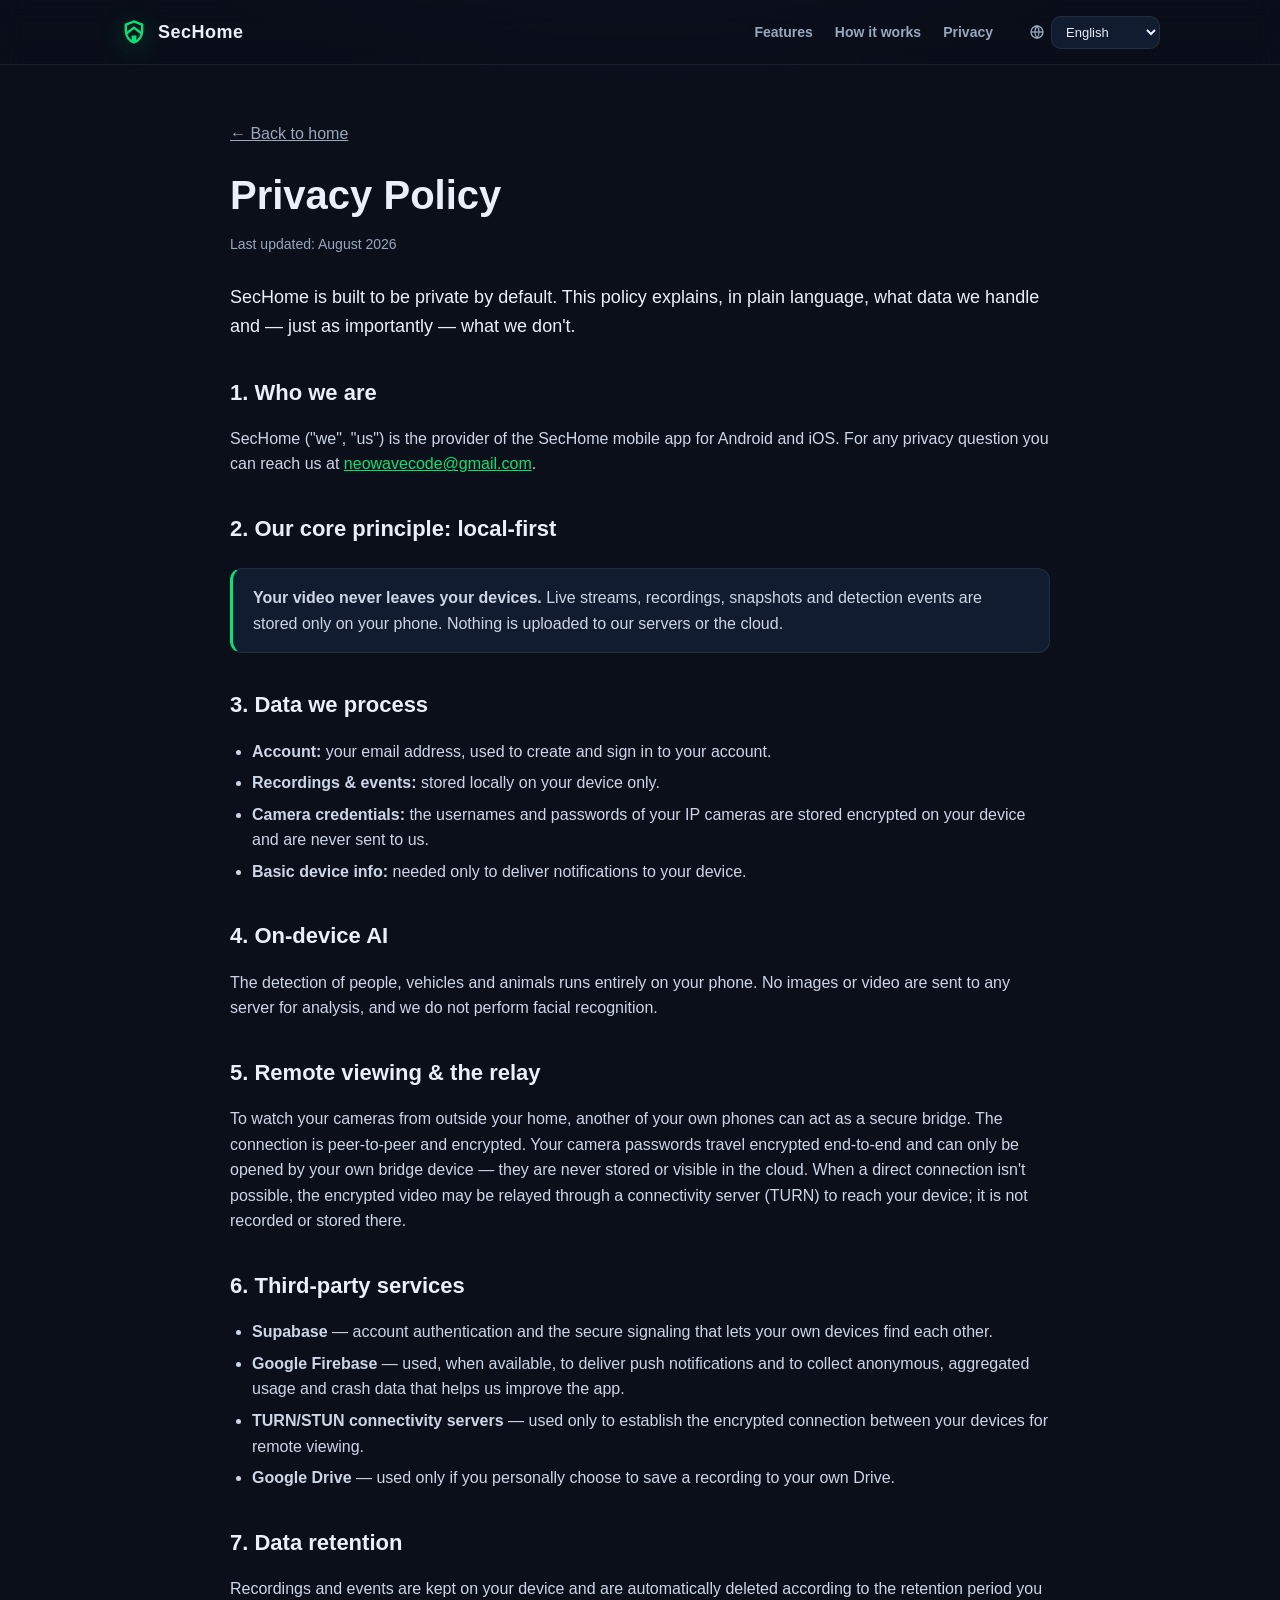
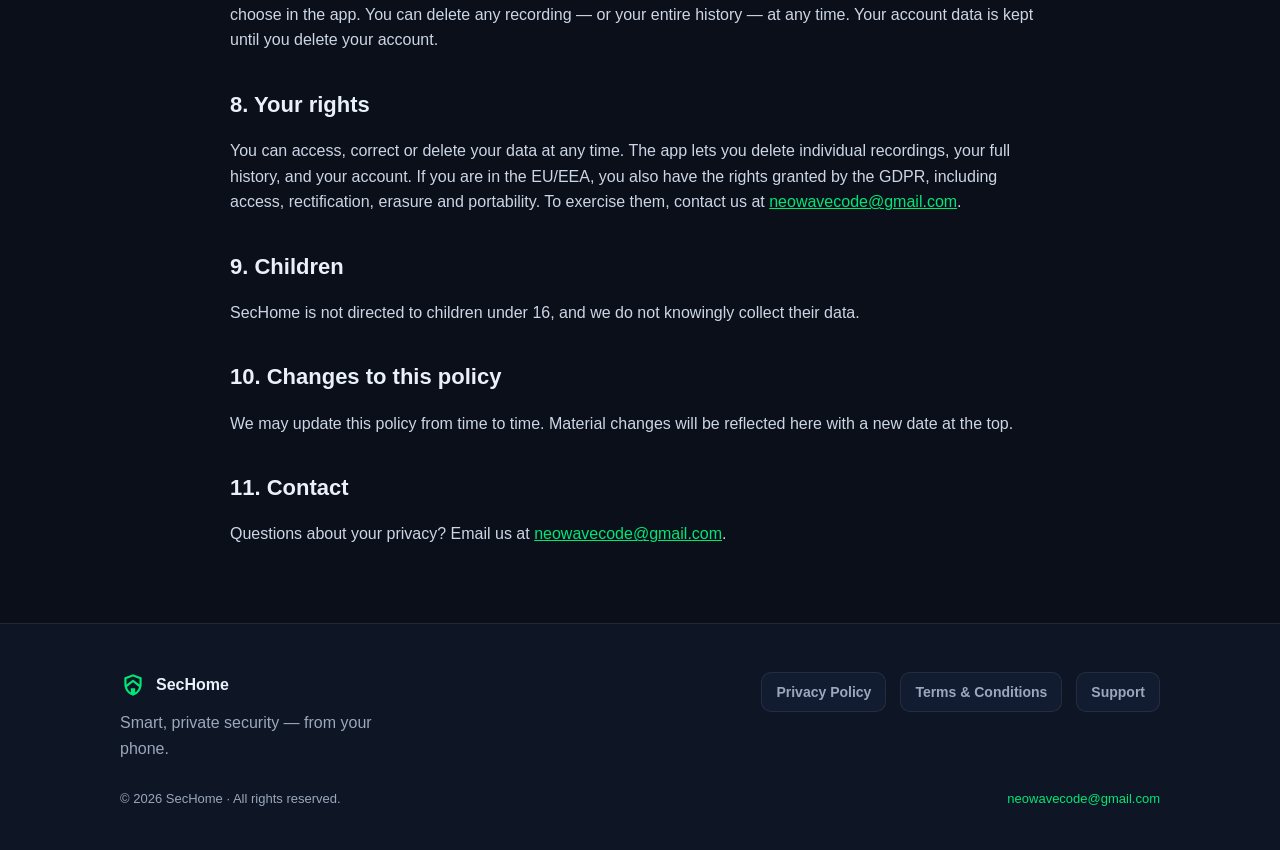
==== privacy.html @ 742cf5ec "Sitio web SecHome (landing + politicas legales, 10 idiomas) Web estatica multiidioma para GitHub Pag" ====
<!doctype html>
<html lang="en">
<head>
<meta charset="utf-8">
<meta name="viewport" content="width=device-width, initial-scale=1">
<title>Privacy Policy — SecHome</title>
<meta name="description" content="How SecHome protects your privacy.">
<link rel="icon" href="data:image/svg+xml,%3Csvg xmlns='http://www.w3.org/2000/svg' viewBox='0 -960 960 960'%3E%3Cpath fill='%2300E676' d='M480-80q-139-35-229.5-159.5T160-516v-244l320-120 320 120v244q0 152-90.5 276.5T480-80Z'/%3E%3C/svg%3E">
<link rel="stylesheet" href="assets/styles.css">
</head>
<body>

<header class="site"><div class="wrap nav">
  <a class="logo" href="index.html">
    <svg viewBox="0 -960 960 960" fill="#00E676" aria-hidden="true"><path d="M480-80q-139-35-229.5-159.5T160-516v-244l320-120 320 120v244q0 152-90.5 276.5T480-80Zm0-499L256-405q19 63 56 114.5t88 86.5v-156h160v156q51-35 88-86.5T704-405L480-579Zm0-216-240 90v189q0 5 .5 11t.5 11l239-186 239 186q0-5 .5-11t.5-11v-189l-240-90Z"/></svg>
    <b>SecHome</b>
  </a>
  <nav class="links">
    <a href="index.html#features" data-i18n="nav_features">Features</a>
    <a href="index.html#how" data-i18n="nav_how">How it works</a>
    <a href="privacy.html" data-i18n="nav_privacy">Privacy</a>
  </nav>
  <div class="langbox">
    <svg viewBox="0 0 24 24" fill="none" stroke="currentColor" stroke-width="2"><circle cx="12" cy="12" r="9"/><path d="M3 12h18"/><path d="M12 3a15 15 0 0 1 0 18 15 15 0 0 1 0-18Z"/></svg>
    <select id="langSel" aria-label="Language"></select>
  </div>
</div></header>

<main><div class="wrap"><article class="doc">
  <p><a href="index.html" style="color:var(--muted)" data-i18n="back_home">← Back to home</a></p>
  <h1 data-i18n="pp_title">Privacy Policy</h1>
  <div class="updated" data-i18n="pp_updated">Last updated: August 2026</div>
  <div data-i18n-html="pp_lead"></div>
  <h2 data-i18n="pp_s1_h"></h2><div data-i18n-html="pp_s1_b"></div>
  <h2 data-i18n="pp_s2_h"></h2><div data-i18n-html="pp_s2_b"></div>
  <h2 data-i18n="pp_s3_h"></h2><div data-i18n-html="pp_s3_b"></div>
  <h2 data-i18n="pp_s4_h"></h2><div data-i18n-html="pp_s4_b"></div>
  <h2 data-i18n="pp_s5_h"></h2><div data-i18n-html="pp_s5_b"></div>
  <h2 data-i18n="pp_s6_h"></h2><div data-i18n-html="pp_s6_b"></div>
  <h2 data-i18n="pp_s7_h"></h2><div data-i18n-html="pp_s7_b"></div>
  <h2 data-i18n="pp_s8_h"></h2><div data-i18n-html="pp_s8_b"></div>
  <h2 data-i18n="pp_s9_h"></h2><div data-i18n-html="pp_s9_b"></div>
  <h2 data-i18n="pp_s10_h"></h2><div data-i18n-html="pp_s10_b"></div>
  <h2 data-i18n="pp_s11_h"></h2><div data-i18n-html="pp_s11_b"></div>
</article></div></main>

<footer class="site"><div class="wrap">
  <div class="foot">
    <div>
      <div class="brand"><svg viewBox="0 -960 960 960" fill="#00E676" aria-hidden="true"><path d="M480-80q-139-35-229.5-159.5T160-516v-244l320-120 320 120v244q0 152-90.5 276.5T480-80Zm0-499L256-405q19 63 56 114.5t88 86.5v-156h160v156q51-35 88-86.5T704-405L480-579Zm0-216-240 90v189q0 5 .5 11t.5 11l239-186 239 186q0-5 .5-11t.5-11v-189l-240-90Z"/></svg><span>SecHome</span></div>
      <p style="color:var(--muted);max-width:34ch;margin:12px 0 0" data-i18n="footer_tagline">Smart, private security — from your phone.</p>
    </div>
    <div class="links">
      <a href="privacy.html" data-i18n="footer_privacy">Privacy Policy</a>
      <a href="terms.html" data-i18n="footer_terms">Terms & Conditions</a>
      <a href="support.html" data-i18n="footer_support">Support</a>
    </div>
  </div>
  <div class="foot-bottom">
    <span>© <span data-year>2026</span> SecHome · <span data-i18n="footer_rights">All rights reserved.</span></span>
    <a href="mailto:neowavecode@gmail.com">neowavecode@gmail.com</a>
  </div>
</div></footer>

<script src="assets/i18n.js"></script>
<script src="assets/app.js"></script>
</body>
</html>
---- assets/styles.css ----
/* SecHome — sitio web (GitHub Pages). Tema oscuro premium, verde de marca. */
:root{
  --bg:#0A0F1A;
  --bg-2:#0E1524;
  --panel:#121C30;
  --panel-2:#0F1830;
  --line:rgba(255,255,255,.08);
  --text:#EAF0FA;
  --muted:#9AA7BD;
  --brand:#00E676;
  --brand-2:#00B24A;
  --brand-ink:#04361f;
  --radius:18px;
  --maxw:1080px;
  --shadow:0 20px 60px rgba(0,0,0,.45);
  --font:-apple-system,BlinkMacSystemFont,"Segoe UI",Roboto,Helvetica,Arial,"Noto Sans",sans-serif;
}
*{box-sizing:border-box}
html{scroll-behavior:smooth}
body{
  margin:0;background:radial-gradient(1200px 600px at 50% -10%,#12203a 0%,var(--bg) 55%);
  color:var(--text);font-family:var(--font);line-height:1.6;-webkit-font-smoothing:antialiased;
}
a{color:inherit;text-decoration:none}
img{max-width:100%}
.wrap{max-width:var(--maxw);margin:0 auto;padding:0 20px}
.brandgrad{background:linear-gradient(135deg,var(--brand),var(--brand-2));-webkit-background-clip:text;background-clip:text;color:transparent}

/* Header */
header.site{position:sticky;top:0;z-index:50;backdrop-filter:blur(12px);
  background:rgba(10,15,26,.72);border-bottom:1px solid var(--line)}
.nav{display:flex;align-items:center;gap:18px;height:64px}
.logo{display:flex;align-items:center;gap:10px;font-weight:800;letter-spacing:.5px}
.logo svg{width:28px;height:28px;filter:drop-shadow(0 4px 12px rgba(0,230,118,.35))}
.logo b{font-size:18px}
.nav .links{display:flex;gap:22px;margin-left:auto}
.nav .links a{color:var(--muted);font-size:14px;font-weight:600}
.nav .links a:hover{color:var(--text)}
.langbox{display:flex;align-items:center;gap:6px;margin-left:18px}
.langbox svg{width:16px;height:16px;color:var(--muted)}
select#langSel{background:var(--panel);color:var(--text);border:1px solid var(--line);
  border-radius:10px;padding:7px 10px;font-size:13px;font-family:inherit;cursor:pointer}

/* Hero */
.hero{padding:70px 0 40px;text-align:center}
.badge{display:inline-flex;align-items:center;gap:8px;padding:7px 14px;border:1px solid var(--line);
  border-radius:999px;background:rgba(0,230,118,.08);color:var(--brand);font-size:13px;font-weight:700}
.badge .dot{width:8px;height:8px;border-radius:50%;background:var(--brand);box-shadow:0 0 12px var(--brand)}
.hero h1{font-size:clamp(34px,6vw,60px);line-height:1.05;margin:22px auto 14px;max-width:14ch;font-weight:850;letter-spacing:-1px}
.hero p.sub{color:var(--muted);font-size:clamp(16px,2.2vw,20px);max-width:56ch;margin:0 auto 26px}
.cta-row{display:flex;gap:14px;justify-content:center;flex-wrap:wrap}
.store{display:inline-flex;align-items:center;gap:10px;padding:12px 18px;border-radius:14px;
  border:1px solid var(--line);background:var(--panel);font-weight:700;font-size:14px}
.store small{display:block;color:var(--muted);font-size:11px;font-weight:600}
.store svg{width:22px;height:22px}
.hero .note{margin-top:14px;color:var(--muted);font-size:13px}

/* Hero mockup */
.mock{margin:48px auto 0;width:260px;max-width:80%;position:relative}
.phone{border-radius:36px;background:linear-gradient(160deg,#0d1526,#0a0f1a);border:10px solid #060a13;
  box-shadow:var(--shadow);padding:0;overflow:hidden;aspect-ratio:9/19}
.phone .screen{height:100%;display:flex;flex-direction:column;background:#000;position:relative}
.phone .cam{flex:1;background:linear-gradient(180deg,#1b2a1f,#0c130e);position:relative;overflow:hidden}
.phone .cam .box{position:absolute;border:2px solid var(--brand);border-radius:6px;
  box-shadow:0 0 0 2px rgba(0,230,118,.2)}
.phone .cam .tag{position:absolute;background:var(--brand);color:#04240f;font-size:9px;font-weight:800;
  padding:1px 6px;border-radius:5px}
.phone .bar{height:44px;background:#0b1120;display:flex;align-items:center;justify-content:space-around;border-top:1px solid var(--line)}
.phone .bar i{width:20px;height:20px;border-radius:6px;background:rgba(255,255,255,.14)}
.phone .bar i.on{background:var(--brand)}
.glow{position:absolute;inset:-40px;background:radial-gradient(circle at 50% 30%,rgba(0,230,118,.25),transparent 60%);z-index:-1;filter:blur(10px)}

/* Trust strip */
.trust{display:flex;gap:14px;justify-content:center;flex-wrap:wrap;margin:44px 0 8px}
.trust .pill{display:flex;align-items:center;gap:9px;color:var(--muted);font-size:14px;font-weight:600;
  background:var(--panel);border:1px solid var(--line);padding:10px 16px;border-radius:12px}
.trust .pill svg{width:18px;height:18px;color:var(--brand)}

/* Sections */
section{padding:64px 0}
.section-h{text-align:center;max-width:60ch;margin:0 auto 44px}
.section-h h2{font-size:clamp(26px,4vw,38px);margin:0 0 12px;font-weight:820;letter-spacing:-.5px}
.section-h p{color:var(--muted);margin:0;font-size:17px}
.kicker{color:var(--brand);font-weight:800;letter-spacing:1.5px;text-transform:uppercase;font-size:12px;margin-bottom:10px}

/* Features grid */
.grid{display:grid;grid-template-columns:repeat(auto-fit,minmax(280px,1fr));gap:18px}
.card{background:linear-gradient(180deg,var(--panel),var(--panel-2));border:1px solid var(--line);
  border-radius:var(--radius);padding:24px;transition:transform .2s,border-color .2s}
.card:hover{transform:translateY(-4px);border-color:rgba(0,230,118,.35)}
.card .ic{width:46px;height:46px;border-radius:12px;display:flex;align-items:center;justify-content:center;
  background:rgba(0,230,118,.12);margin-bottom:16px}
.card .ic svg{width:24px;height:24px;color:var(--brand)}
.card h3{margin:0 0 8px;font-size:18px;font-weight:750}
.card p{margin:0;color:var(--muted);font-size:15px}

/* How it works */
.steps{display:grid;grid-template-columns:repeat(auto-fit,minmax(240px,1fr));gap:22px}
.step{text-align:center;padding:10px}
.step .num{width:52px;height:52px;border-radius:50%;margin:0 auto 16px;display:flex;align-items:center;justify-content:center;
  font-weight:850;font-size:20px;color:var(--brand-ink);background:linear-gradient(135deg,var(--brand),var(--brand-2));
  box-shadow:0 8px 24px rgba(0,230,118,.35)}
.step h3{margin:0 0 8px;font-size:19px}
.step p{margin:0;color:var(--muted);font-size:15px}

/* Privacy teaser */
.privacy-teaser{background:linear-gradient(135deg,rgba(0,230,118,.10),rgba(0,178,74,.04));
  border:1px solid rgba(0,230,118,.25);border-radius:24px;padding:44px;text-align:center}
.privacy-teaser .ic{width:64px;height:64px;border-radius:18px;margin:0 auto 20px;display:flex;align-items:center;justify-content:center;
  background:rgba(0,230,118,.15)}
.privacy-teaser .ic svg{width:34px;height:34px;color:var(--brand)}
.privacy-teaser h2{margin:0 0 12px;font-size:clamp(24px,3.5vw,32px)}
.privacy-teaser p{color:var(--muted);max-width:60ch;margin:0 auto 22px;font-size:17px}
.btn{display:inline-flex;align-items:center;gap:8px;padding:13px 24px;border-radius:12px;font-weight:750;
  background:linear-gradient(135deg,var(--brand),var(--brand-2));color:var(--brand-ink);border:none;cursor:pointer;font-size:15px}
.btn:hover{filter:brightness(1.05)}
.btn.ghost{background:transparent;color:var(--text);border:1px solid var(--line)}

/* Legal / content pages */
.doc{max-width:820px;margin:0 auto;padding:40px 0 20px}
.doc h1{font-size:clamp(28px,5vw,40px);margin:0 0 6px;font-weight:850}
.doc .updated{color:var(--muted);font-size:14px;margin-bottom:28px}
.doc h2{font-size:22px;margin:34px 0 10px;font-weight:760}
.doc p,.doc li{color:#cdd6e6;font-size:16px}
.doc ul{padding-left:22px}
.doc li{margin:6px 0}
.doc a{color:var(--brand);text-decoration:underline}
.doc .lead{font-size:18px;color:var(--text)}
.callout{background:var(--panel);border:1px solid var(--line);border-left:3px solid var(--brand);
  border-radius:12px;padding:16px 20px;margin:22px 0}
.callout p{margin:0}

/* Support */
.faq{max-width:820px;margin:0 auto}
.faq details{background:var(--panel);border:1px solid var(--line);border-radius:14px;padding:4px 20px;margin:12px 0}
.faq summary{cursor:pointer;font-weight:700;padding:16px 0;list-style:none;font-size:16px}
.faq summary::-webkit-details-marker{display:none}
.faq summary::after{content:"+";float:right;color:var(--brand);font-weight:800;font-size:20px;line-height:1}
.faq details[open] summary::after{content:"–"}
.faq details p{color:var(--muted);margin:0 0 16px;font-size:15px}
.contact-card{background:linear-gradient(135deg,rgba(0,230,118,.10),transparent);border:1px solid rgba(0,230,118,.25);
  border-radius:20px;padding:32px;text-align:center;max-width:560px;margin:0 auto 40px}
.contact-card h2{margin:0 0 8px}
.contact-card a.mail{display:inline-block;margin-top:12px;font-size:20px;font-weight:800;color:var(--brand)}

/* Footer */
footer.site{border-top:1px solid var(--line);background:var(--bg-2);padding:48px 0 40px;margin-top:40px}
.foot{display:flex;flex-wrap:wrap;gap:24px;align-items:flex-start;justify-content:space-between}
.foot .brand{display:flex;align-items:center;gap:10px;font-weight:800}
.foot .brand svg{width:26px;height:26px}
.foot .links{display:flex;gap:14px;flex-wrap:wrap}
.foot .links a{color:var(--muted);font-weight:600;font-size:14px;padding:8px 14px;border:1px solid var(--line);
  border-radius:10px;background:var(--panel)}
.foot .links a:hover{color:var(--text);border-color:rgba(0,230,118,.35)}
.foot-bottom{margin-top:28px;color:var(--muted);font-size:13px;display:flex;justify-content:space-between;flex-wrap:wrap;gap:10px}
.foot-bottom a{color:var(--brand)}

@media (max-width:640px){
  .nav .links{display:none}
  .hero{padding:48px 0 24px}
  section{padding:48px 0}
  .privacy-teaser{padding:30px 20px}
}
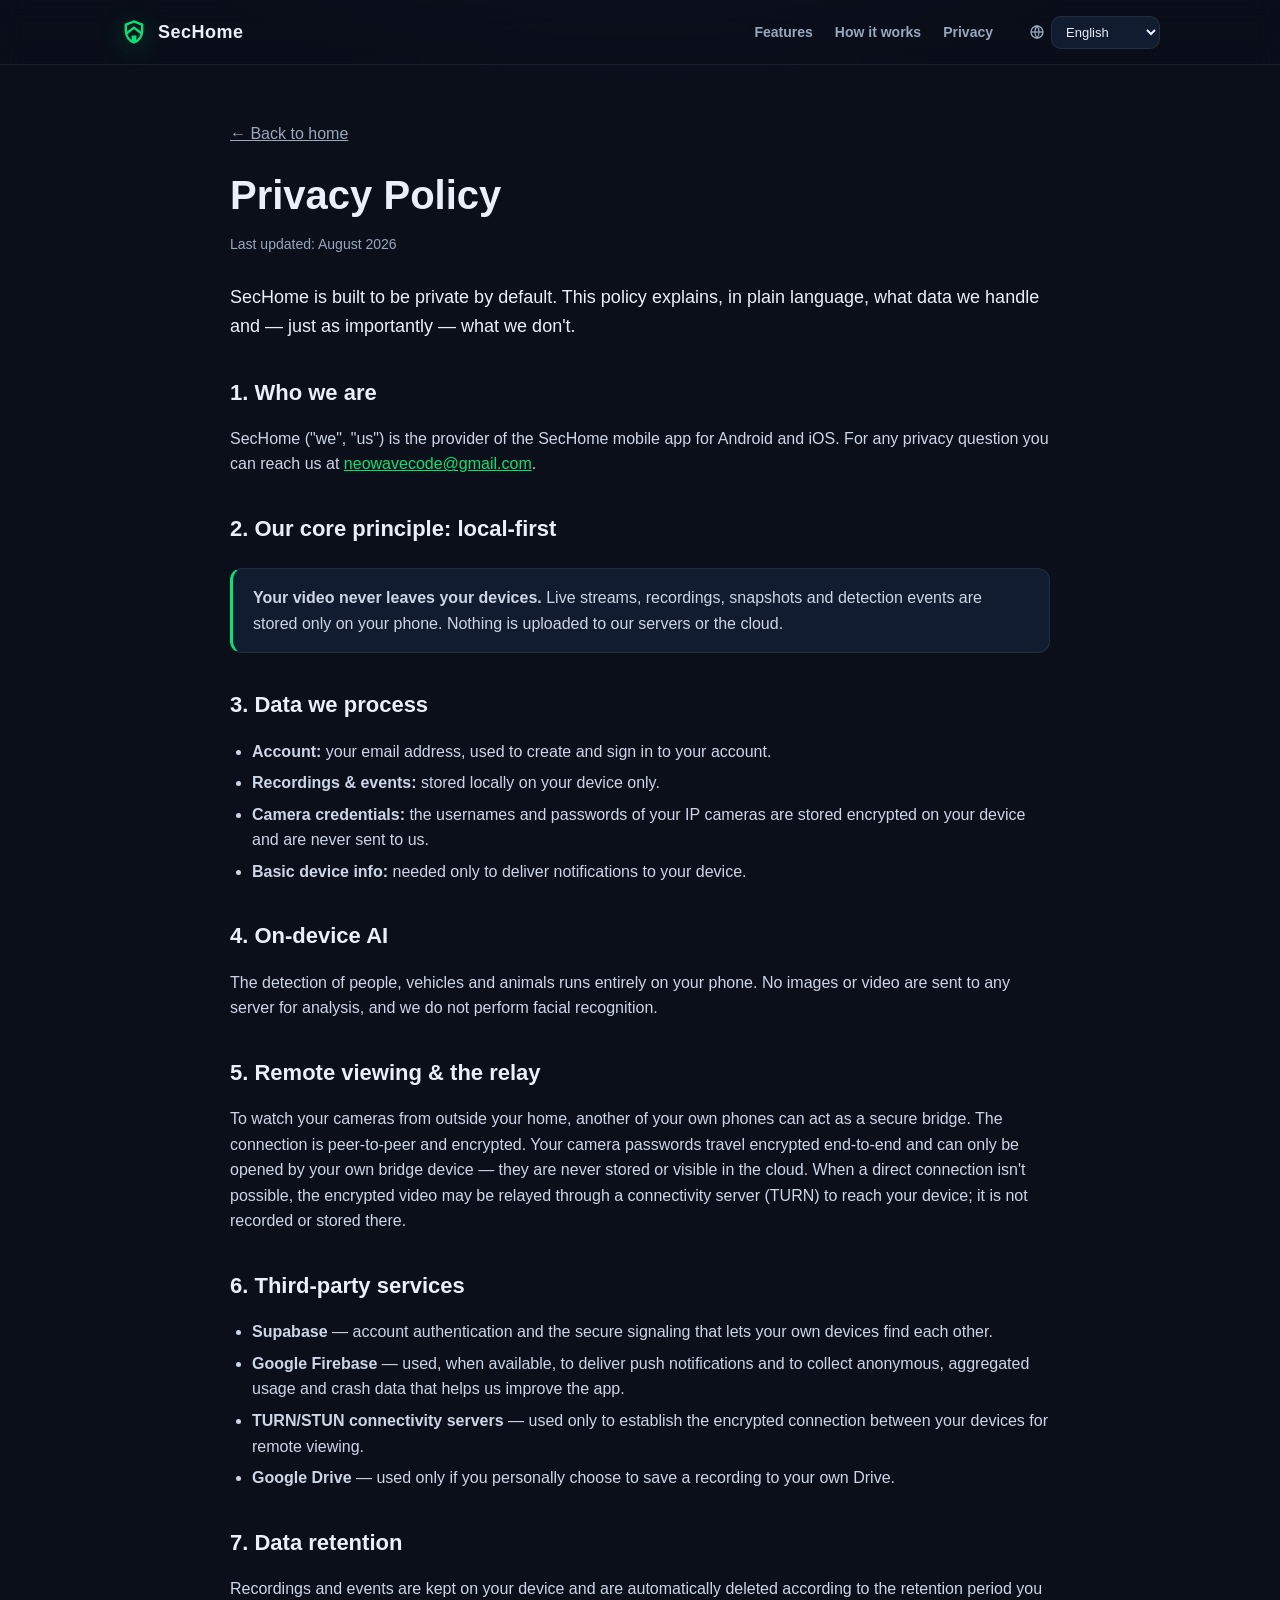
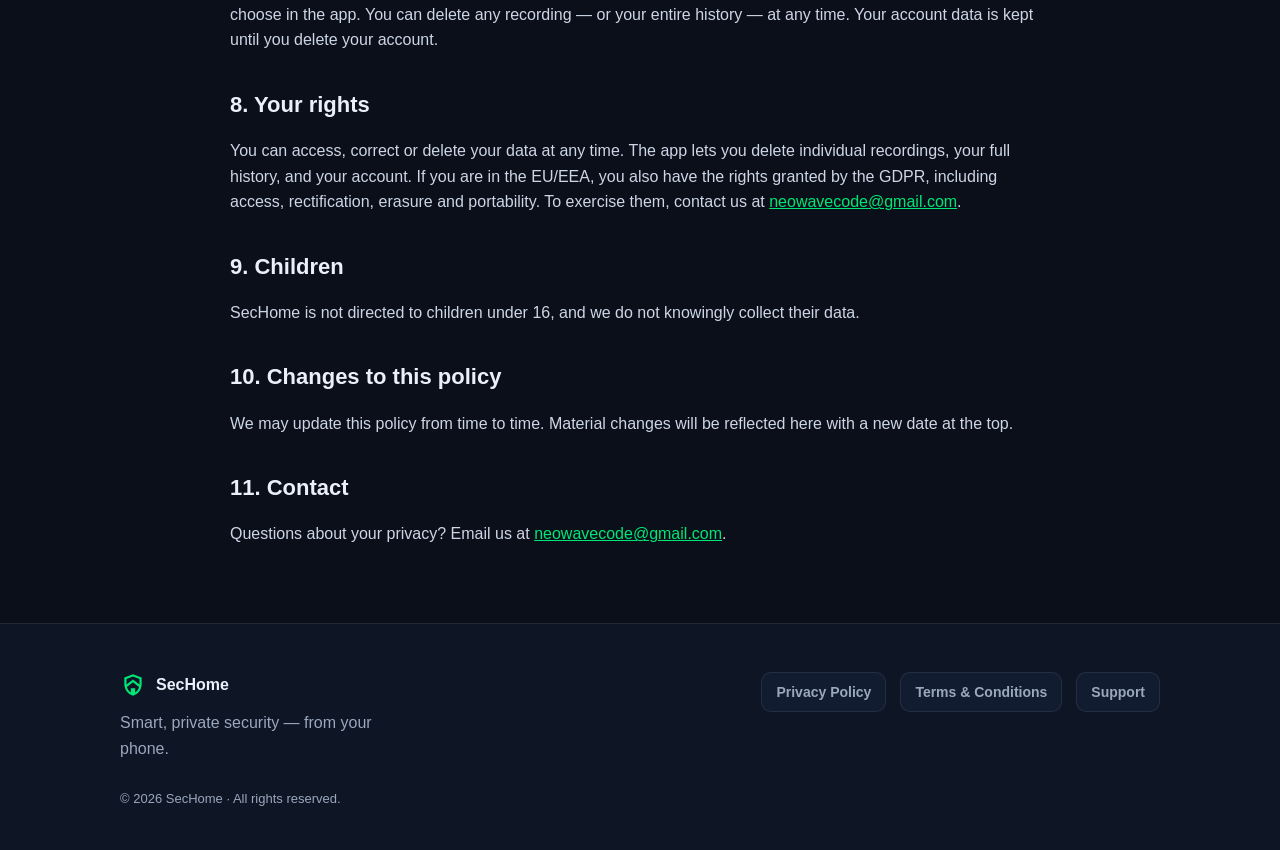
==== commit 46421108: "Quitar correo visible del footer y de soporte (boton mailto) - Correo eliminado del pie en las 4 pag" ====
--- a/privacy.html
+++ b/privacy.html
@@ -58,7 +58,6 @@
   </div>
   <div class="foot-bottom">
     <span>© <span data-year>2026</span> SecHome · <span data-i18n="footer_rights">All rights reserved.</span></span>
-    <a href="mailto:neowavecode@gmail.com">neowavecode@gmail.com</a>
   </div>
 </div></footer>
 
